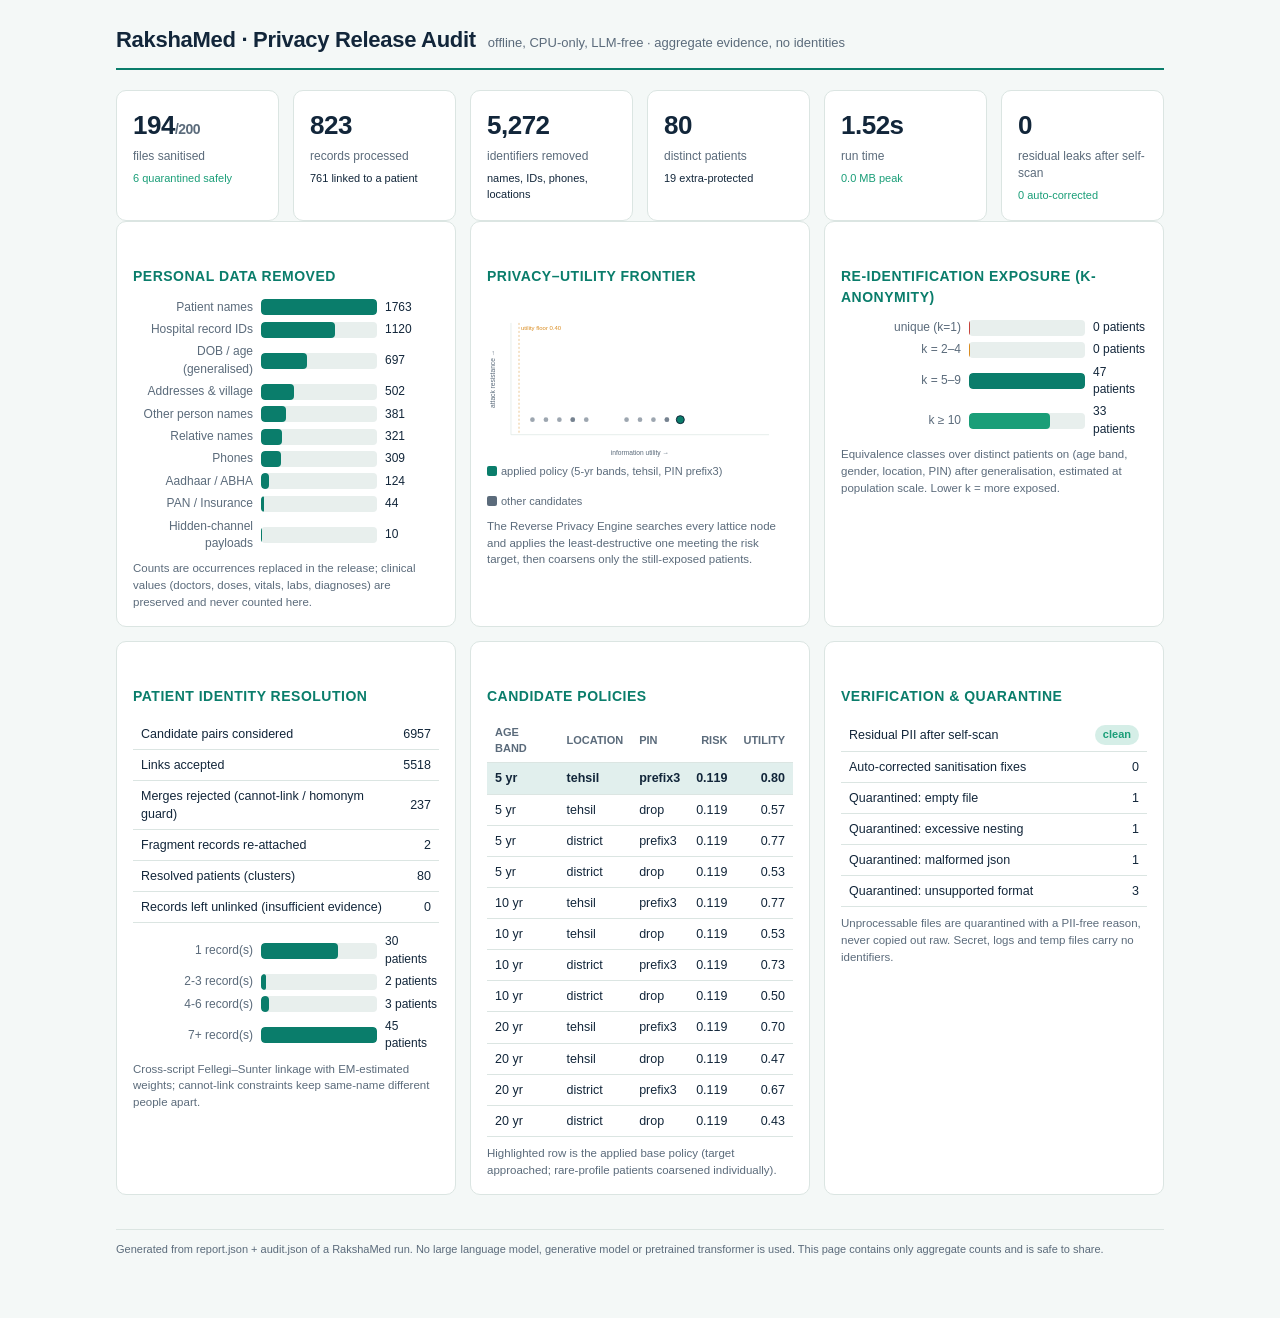
==== dashboard/audit_sample.html @ 8690d8eb "M10: offline Privacy Release dashboard (KPIs, PII removed, privacy-utility frontier, k-anonymity, li" ====
<!doctype html><html lang="en"><head><meta charset="utf-8"><meta name="viewport" content="width=device-width,initial-scale=1"><title>RakshaMed Privacy Release</title><style>
:root{--ink:#12263a;--acc:#0a7d6b;--acc2:#1d6fb8;--mut:#5b6b7b;--bg:#f4f8f7;--card:#fff;
--line:#dbe5e2;--good:#1a9e78;--warn:#d98b1f;--bad:#c6413a;--grid:#e8efed}
@media(prefers-color-scheme:dark){:root:not([data-theme=light]){--ink:#e8eef2;--mut:#9fb0bd;
--bg:#0f1720;--card:#16202b;--line:#263340;--grid:#22303c}}
:root[data-theme=dark]{--ink:#e8eef2;--mut:#9fb0bd;--bg:#0f1720;--card:#16202b;--line:#263340;--grid:#22303c}
*{box-sizing:border-box}body{margin:0;background:var(--bg);color:var(--ink);
font-family:-apple-system,Segoe UI,Roboto,Helvetica,Arial,sans-serif;line-height:1.45}
.wrap{max-width:1080px;margin:0 auto;padding:24px 16px 60px}
header{display:flex;align-items:baseline;gap:12px;flex-wrap:wrap;border-bottom:2px solid var(--acc);
padding-bottom:12px;margin-bottom:20px}
h1{font-size:22px;margin:0;letter-spacing:-.3px}.tag{color:var(--mut);font-size:13px}
h2{font-size:14px;text-transform:uppercase;letter-spacing:.5px;color:var(--acc);margin:28px 0 12px}
.grid{display:grid;gap:14px}.kpis{grid-template-columns:repeat(auto-fit,minmax(150px,1fr))}
.cards{grid-template-columns:repeat(auto-fit,minmax(300px,1fr))}
.card{background:var(--card);border:1px solid var(--line);border-radius:10px;padding:16px}
.kpi .n{font-size:26px;font-weight:700;letter-spacing:-.5px}
.kpi .l{color:var(--mut);font-size:12px;margin-top:3px}
.kpi .s{font-size:11px;margin-top:6px}
.ok{color:var(--good)}.wn{color:var(--warn)}.bd{color:var(--bad)}
.bar{display:flex;align-items:center;gap:8px;margin:5px 0;font-size:12px}
.bar .lab{width:120px;color:var(--mut);text-align:right;flex:none}
.bar .track{flex:1;background:var(--grid);border-radius:4px;height:16px;overflow:hidden}
.bar .fill{height:100%;background:var(--acc);border-radius:4px}
.bar .val{width:54px;flex:none;font-variant-numeric:tabular-nums}
table{width:100%;border-collapse:collapse;font-size:12.5px}
th,td{text-align:left;padding:6px 8px;border-bottom:1px solid var(--line)}
th{color:var(--mut);font-weight:600;font-size:11px;text-transform:uppercase}
td.n,th.n{text-align:right;font-variant-numeric:tabular-nums}
tr.pick{background:color-mix(in srgb,var(--acc) 12%,transparent);font-weight:600}
.pill{display:inline-block;padding:2px 8px;border-radius:20px;font-size:11px;font-weight:600}
.pill.g{background:color-mix(in srgb,var(--good) 18%,transparent);color:var(--good)}
.note{color:var(--mut);font-size:11.5px;margin-top:8px}
.foot{margin-top:34px;color:var(--mut);font-size:11px;border-top:1px solid var(--line);padding-top:12px}
svg{display:block;width:100%;height:auto}
.legend{display:flex;gap:14px;font-size:11px;color:var(--mut);margin-top:6px;flex-wrap:wrap}
.legend b{display:inline-block;width:10px;height:10px;border-radius:2px;margin-right:4px;vertical-align:-1px}
</style></head><body><div class="wrap"><header><h1>RakshaMed &middot; Privacy Release Audit</h1><span class="tag">offline, CPU-only, LLM-free &middot; aggregate evidence, no identities</span></header><div class="grid kpis"><div class="card kpi"><div class="n">194<span style="font-size:14px;color:var(--mut)">/200</span></div><div class="l">files sanitised</div><div class="s ok">6 quarantined safely</div></div><div class="card kpi"><div class="n">823</div><div class="l">records processed</div><div class="s ">761 linked to a patient</div></div><div class="card kpi"><div class="n">5,272</div><div class="l">identifiers removed</div><div class="s ">names, IDs, phones, locations</div></div><div class="card kpi"><div class="n">80</div><div class="l">distinct patients</div><div class="s ">19 extra-protected</div></div><div class="card kpi"><div class="n">1.52s</div><div class="l">run time</div><div class="s ok">0.0 MB peak</div></div><div class="card kpi"><div class="n">0</div><div class="l">residual leaks after self-scan</div><div class="s ok">0 auto-corrected</div></div></div><div class="grid cards"><div class="card"><h2>Personal data removed</h2><div class="bar"><div class="lab">Patient names</div><div class="track"><div class="fill" style="width:100.0%"></div></div><div class="val">1763</div></div><div class="bar"><div class="lab">Hospital record IDs</div><div class="track"><div class="fill" style="width:63.5%"></div></div><div class="val">1120</div></div><div class="bar"><div class="lab">DOB / age (generalised)</div><div class="track"><div class="fill" style="width:39.5%"></div></div><div class="val">697</div></div><div class="bar"><div class="lab">Addresses &amp; village</div><div class="track"><div class="fill" style="width:28.5%"></div></div><div class="val">502</div></div><div class="bar"><div class="lab">Other person names</div><div class="track"><div class="fill" style="width:21.6%"></div></div><div class="val">381</div></div><div class="bar"><div class="lab">Relative names</div><div class="track"><div class="fill" style="width:18.2%"></div></div><div class="val">321</div></div><div class="bar"><div class="lab">Phones</div><div class="track"><div class="fill" style="width:17.5%"></div></div><div class="val">309</div></div><div class="bar"><div class="lab">Aadhaar / ABHA</div><div class="track"><div class="fill" style="width:7.0%"></div></div><div class="val">124</div></div><div class="bar"><div class="lab">PAN / Insurance</div><div class="track"><div class="fill" style="width:2.5%"></div></div><div class="val">44</div></div><div class="bar"><div class="lab">Hidden-channel payloads</div><div class="track"><div class="fill" style="width:0.6%"></div></div><div class="val">10</div></div><div class="note">Counts are occurrences replaced in the release; clinical values (doctors, doses, vitals, labs, diagnoses) are preserved and never counted here.</div></div><div class="card"><h2>Privacy–utility frontier</h2><svg viewBox="0 0 460 240" role="img" aria-label="privacy versus utility frontier"><line x1="36" y1="204" x2="424" y2="204" stroke="var(--line)"/><line x1="36" y1="36" x2="36" y2="204" stroke="var(--line)"/><line x1="48.1" y1="36" x2="48.1" y2="204" stroke="var(--warn)" stroke-dasharray="3 3" opacity="0.7"/><text x="51.1" y="46" font-size="9" fill="var(--warn)">utility floor 0.40</text><circle cx="290.6" cy="181.4" r="6" fill="var(--acc)" stroke="var(--ink)" stroke-width="1.5"><title>age 5y · tehsil · PIN prefix3 — utility 0.80, resistance 0.88</title></circle><circle cx="149.2" cy="181.4" r="3.5" fill="var(--mut)" opacity="0.6"><title>age 5y · tehsil · PIN drop — utility 0.57, resistance 0.88</title></circle><circle cx="270.4" cy="181.4" r="3.5" fill="var(--mut)" opacity="0.6"><title>age 5y · district · PIN prefix3 — utility 0.77, resistance 0.88</title></circle><circle cx="128.9" cy="181.4" r="3.5" fill="var(--mut)" opacity="0.6"><title>age 5y · district · PIN drop — utility 0.53, resistance 0.88</title></circle><circle cx="270.4" cy="181.4" r="3.5" fill="var(--mut)" opacity="0.6"><title>age 10y · tehsil · PIN prefix3 — utility 0.77, resistance 0.88</title></circle><circle cx="128.9" cy="181.4" r="3.5" fill="var(--mut)" opacity="0.6"><title>age 10y · tehsil · PIN drop — utility 0.53, resistance 0.88</title></circle><circle cx="250.2" cy="181.4" r="3.5" fill="var(--mut)" opacity="0.6"><title>age 10y · district · PIN prefix3 — utility 0.73, resistance 0.88</title></circle><circle cx="108.8" cy="181.4" r="3.5" fill="var(--mut)" opacity="0.6"><title>age 10y · district · PIN drop — utility 0.50, resistance 0.88</title></circle><circle cx="230.0" cy="181.4" r="3.5" fill="var(--mut)" opacity="0.6"><title>age 20y · tehsil · PIN prefix3 — utility 0.70, resistance 0.88</title></circle><circle cx="88.6" cy="181.4" r="3.5" fill="var(--mut)" opacity="0.6"><title>age 20y · tehsil · PIN drop — utility 0.47, resistance 0.88</title></circle><circle cx="209.8" cy="181.4" r="3.5" fill="var(--mut)" opacity="0.6"><title>age 20y · district · PIN prefix3 — utility 0.67, resistance 0.88</title></circle><circle cx="68.3" cy="181.4" r="3.5" fill="var(--mut)" opacity="0.6"><title>age 20y · district · PIN drop — utility 0.43, resistance 0.88</title></circle><text x="230" y="234" font-size="10" fill="var(--mut)" text-anchor="middle">information utility →</text><text x="12" y="120" font-size="10" fill="var(--mut)" text-anchor="middle" transform="rotate(-90 12 120)">attack resistance →</text></svg><div class="legend"><span><b style="background:var(--acc)"></b>applied policy (5-yr bands, tehsil, PIN prefix3)</span><span><b style="background:var(--mut)"></b>other candidates</span></div><div class="note">The Reverse Privacy Engine searches every lattice node and applies the least-destructive one meeting the risk target, then coarsens only the still-exposed patients.</div></div><div class="card"><h2>Re-identification exposure (k-anonymity)</h2><div class="bar"><div class="lab">unique (k=1)</div><div class="track"><div class="fill" style="width:0.5%;background:var(--bad)"></div></div><div class="val">0 patients</div></div><div class="bar"><div class="lab">k = 2–4</div><div class="track"><div class="fill" style="width:0.5%;background:var(--warn)"></div></div><div class="val">0 patients</div></div><div class="bar"><div class="lab">k = 5–9</div><div class="track"><div class="fill" style="width:100.0%;background:var(--acc)"></div></div><div class="val">47 patients</div></div><div class="bar"><div class="lab">k ≥ 10</div><div class="track"><div class="fill" style="width:70.2%;background:var(--good)"></div></div><div class="val">33 patients</div></div><div class="note">Equivalence classes over distinct patients on (age band, gender, location, PIN) after generalisation, estimated at population scale. Lower k = more exposed.</div></div><div class="card"><h2>Patient identity resolution</h2><table><tr><td>Candidate pairs considered</td><td class="n">6957</td></tr><tr><td>Links accepted</td><td class="n">5518</td></tr><tr><td>Merges rejected (cannot-link / homonym guard)</td><td class="n">237</td></tr><tr><td>Fragment records re-attached</td><td class="n">2</td></tr><tr><td>Resolved patients (clusters)</td><td class="n">80</td></tr><tr><td>Records left unlinked (insufficient evidence)</td><td class="n">0</td></tr></table><div style="margin-top:10px"><div class="bar"><div class="lab">1 record(s)</div><div class="track"><div class="fill" style="width:66.7%"></div></div><div class="val">30 patients</div></div><div class="bar"><div class="lab">2-3 record(s)</div><div class="track"><div class="fill" style="width:4.4%"></div></div><div class="val">2 patients</div></div><div class="bar"><div class="lab">4-6 record(s)</div><div class="track"><div class="fill" style="width:6.7%"></div></div><div class="val">3 patients</div></div><div class="bar"><div class="lab">7+ record(s)</div><div class="track"><div class="fill" style="width:100.0%"></div></div><div class="val">45 patients</div></div></div><div class="note">Cross-script Fellegi–Sunter linkage with EM-estimated weights; cannot-link constraints keep same-name different people apart.</div></div><div class="card"><h2>Candidate policies</h2><table><tr><th>Age band</th><th>Location</th><th>PIN</th><th class="n">Risk</th><th class="n">Utility</th></tr><tr class="pick"><td>5 yr</td><td>tehsil</td><td>prefix3</td><td class="n">0.119</td><td class="n">0.80</td></tr><tr class=""><td>5 yr</td><td>tehsil</td><td>drop</td><td class="n">0.119</td><td class="n">0.57</td></tr><tr class=""><td>5 yr</td><td>district</td><td>prefix3</td><td class="n">0.119</td><td class="n">0.77</td></tr><tr class=""><td>5 yr</td><td>district</td><td>drop</td><td class="n">0.119</td><td class="n">0.53</td></tr><tr class=""><td>10 yr</td><td>tehsil</td><td>prefix3</td><td class="n">0.119</td><td class="n">0.77</td></tr><tr class=""><td>10 yr</td><td>tehsil</td><td>drop</td><td class="n">0.119</td><td class="n">0.53</td></tr><tr class=""><td>10 yr</td><td>district</td><td>prefix3</td><td class="n">0.119</td><td class="n">0.73</td></tr><tr class=""><td>10 yr</td><td>district</td><td>drop</td><td class="n">0.119</td><td class="n">0.50</td></tr><tr class=""><td>20 yr</td><td>tehsil</td><td>prefix3</td><td class="n">0.119</td><td class="n">0.70</td></tr><tr class=""><td>20 yr</td><td>tehsil</td><td>drop</td><td class="n">0.119</td><td class="n">0.47</td></tr><tr class=""><td>20 yr</td><td>district</td><td>prefix3</td><td class="n">0.119</td><td class="n">0.67</td></tr><tr class=""><td>20 yr</td><td>district</td><td>drop</td><td class="n">0.119</td><td class="n">0.43</td></tr></table><div class="note">Highlighted row is the applied base policy (target approached; rare-profile patients coarsened individually).</div></div><div class="card"><h2>Verification &amp; quarantine</h2><table><tr><td>Residual PII after self-scan</td><td class="n"><span class="pill g">clean</span></td></tr><tr><td>Auto-corrected sanitisation fixes</td><td class="n">0</td></tr><tr><td>Quarantined: empty file</td><td class="n">1</td></tr><tr><td>Quarantined: excessive nesting</td><td class="n">1</td></tr><tr><td>Quarantined: malformed json</td><td class="n">1</td></tr><tr><td>Quarantined: unsupported format</td><td class="n">3</td></tr></table><div class="note">Unprocessable files are quarantined with a PII-free reason, never copied out raw. Secret, logs and temp files carry no identifiers.</div></div></div><div class="foot">Generated from report.json + audit.json of a RakshaMed run. No large language model, generative model or pretrained transformer is used. This page contains only aggregate counts and is safe to share.</div></div></body></html>
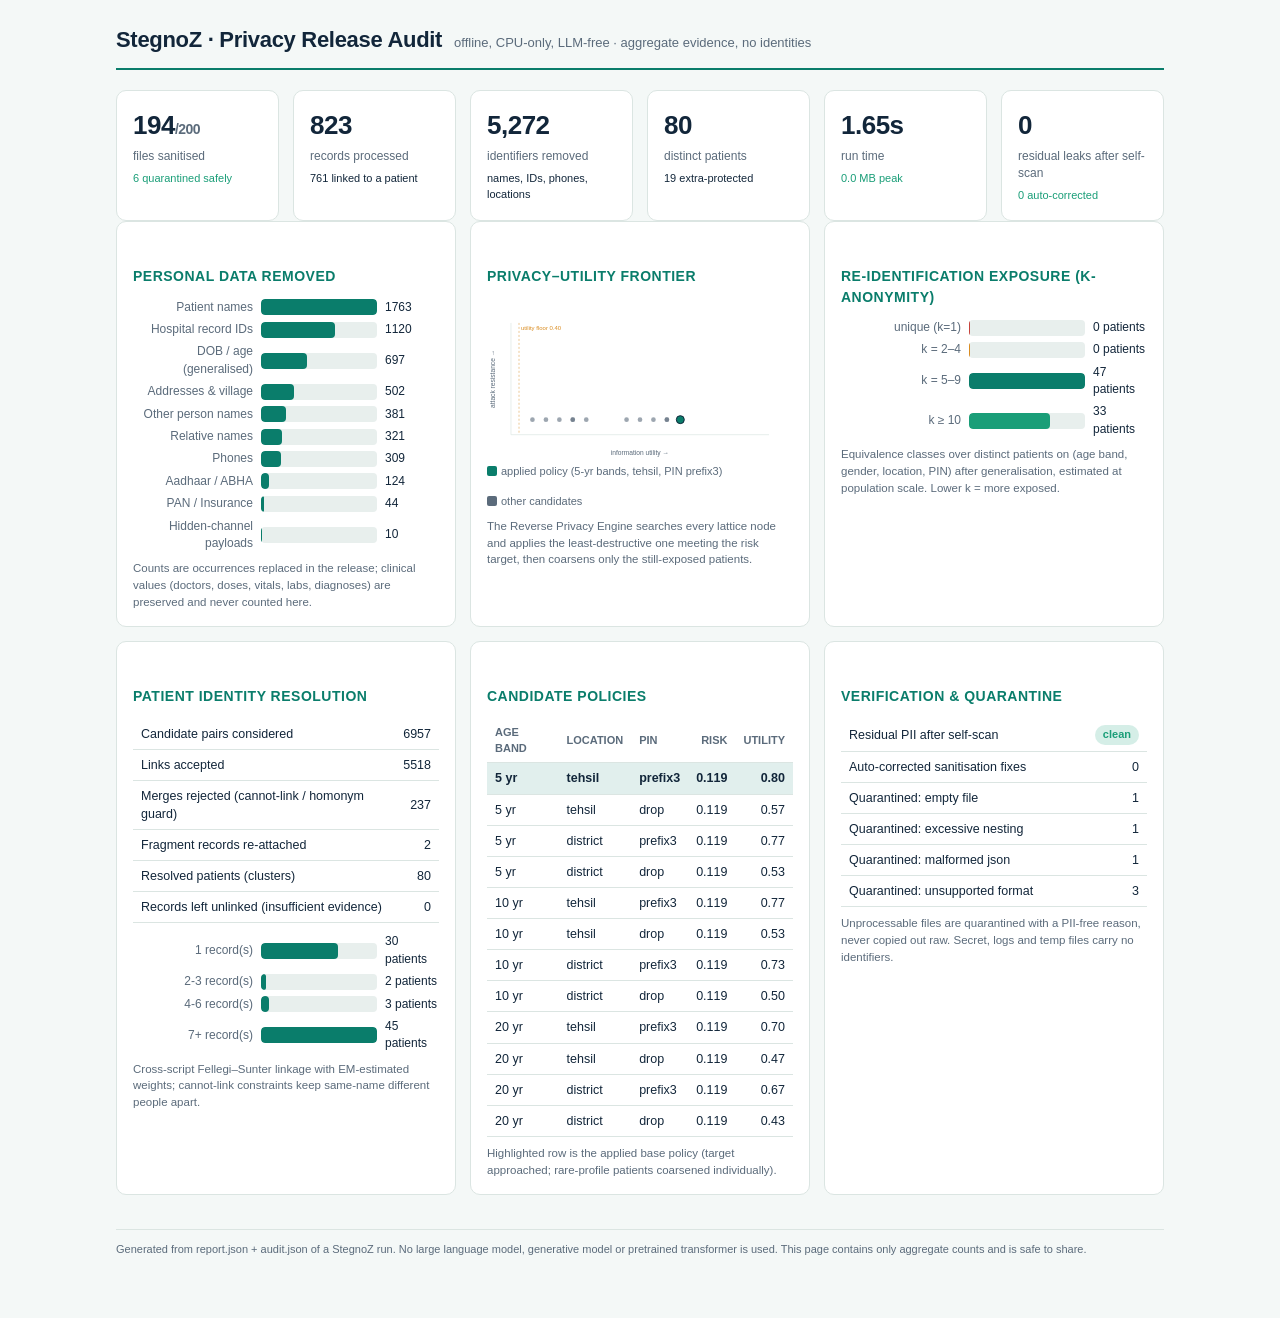
==== commit b9f67e66: "Rename project RakshaMed -> StegnoZ (package, docs, brief, dashboard) Grader-contract identifiers ke" ====
--- a/dashboard/audit_sample.html
+++ b/dashboard/audit_sample.html
@@ -1,4 +1,4 @@
-<!doctype html><html lang="en"><head><meta charset="utf-8"><meta name="viewport" content="width=device-width,initial-scale=1"><title>RakshaMed Privacy Release</title><style>
+<!doctype html><html lang="en"><head><meta charset="utf-8"><meta name="viewport" content="width=device-width,initial-scale=1"><title>StegnoZ Privacy Release</title><style>
 :root{--ink:#12263a;--acc:#0a7d6b;--acc2:#1d6fb8;--mut:#5b6b7b;--bg:#f4f8f7;--card:#fff;
 --line:#dbe5e2;--good:#1a9e78;--warn:#d98b1f;--bad:#c6413a;--grid:#e8efed}
 @media(prefers-color-scheme:dark){:root:not([data-theme=light]){--ink:#e8eef2;--mut:#9fb0bd;
@@ -35,4 +35,4 @@
 svg{display:block;width:100%;height:auto}
 .legend{display:flex;gap:14px;font-size:11px;color:var(--mut);margin-top:6px;flex-wrap:wrap}
 .legend b{display:inline-block;width:10px;height:10px;border-radius:2px;margin-right:4px;vertical-align:-1px}
-</style></head><body><div class="wrap"><header><h1>RakshaMed &middot; Privacy Release Audit</h1><span class="tag">offline, CPU-only, LLM-free &middot; aggregate evidence, no identities</span></header><div class="grid kpis"><div class="card kpi"><div class="n">194<span style="font-size:14px;color:var(--mut)">/200</span></div><div class="l">files sanitised</div><div class="s ok">6 quarantined safely</div></div><div class="card kpi"><div class="n">823</div><div class="l">records processed</div><div class="s ">761 linked to a patient</div></div><div class="card kpi"><div class="n">5,272</div><div class="l">identifiers removed</div><div class="s ">names, IDs, phones, locations</div></div><div class="card kpi"><div class="n">80</div><div class="l">distinct patients</div><div class="s ">19 extra-protected</div></div><div class="card kpi"><div class="n">1.52s</div><div class="l">run time</div><div class="s ok">0.0 MB peak</div></div><div class="card kpi"><div class="n">0</div><div class="l">residual leaks after self-scan</div><div class="s ok">0 auto-corrected</div></div></div><div class="grid cards"><div class="card"><h2>Personal data removed</h2><div class="bar"><div class="lab">Patient names</div><div class="track"><div class="fill" style="width:100.0%"></div></div><div class="val">1763</div></div><div class="bar"><div class="lab">Hospital record IDs</div><div class="track"><div class="fill" style="width:63.5%"></div></div><div class="val">1120</div></div><div class="bar"><div class="lab">DOB / age (generalised)</div><div class="track"><div class="fill" style="width:39.5%"></div></div><div class="val">697</div></div><div class="bar"><div class="lab">Addresses &amp; village</div><div class="track"><div class="fill" style="width:28.5%"></div></div><div class="val">502</div></div><div class="bar"><div class="lab">Other person names</div><div class="track"><div class="fill" style="width:21.6%"></div></div><div class="val">381</div></div><div class="bar"><div class="lab">Relative names</div><div class="track"><div class="fill" style="width:18.2%"></div></div><div class="val">321</div></div><div class="bar"><div class="lab">Phones</div><div class="track"><div class="fill" style="width:17.5%"></div></div><div class="val">309</div></div><div class="bar"><div class="lab">Aadhaar / ABHA</div><div class="track"><div class="fill" style="width:7.0%"></div></div><div class="val">124</div></div><div class="bar"><div class="lab">PAN / Insurance</div><div class="track"><div class="fill" style="width:2.5%"></div></div><div class="val">44</div></div><div class="bar"><div class="lab">Hidden-channel payloads</div><div class="track"><div class="fill" style="width:0.6%"></div></div><div class="val">10</div></div><div class="note">Counts are occurrences replaced in the release; clinical values (doctors, doses, vitals, labs, diagnoses) are preserved and never counted here.</div></div><div class="card"><h2>Privacy–utility frontier</h2><svg viewBox="0 0 460 240" role="img" aria-label="privacy versus utility frontier"><line x1="36" y1="204" x2="424" y2="204" stroke="var(--line)"/><line x1="36" y1="36" x2="36" y2="204" stroke="var(--line)"/><line x1="48.1" y1="36" x2="48.1" y2="204" stroke="var(--warn)" stroke-dasharray="3 3" opacity="0.7"/><text x="51.1" y="46" font-size="9" fill="var(--warn)">utility floor 0.40</text><circle cx="290.6" cy="181.4" r="6" fill="var(--acc)" stroke="var(--ink)" stroke-width="1.5"><title>age 5y · tehsil · PIN prefix3 — utility 0.80, resistance 0.88</title></circle><circle cx="149.2" cy="181.4" r="3.5" fill="var(--mut)" opacity="0.6"><title>age 5y · tehsil · PIN drop — utility 0.57, resistance 0.88</title></circle><circle cx="270.4" cy="181.4" r="3.5" fill="var(--mut)" opacity="0.6"><title>age 5y · district · PIN prefix3 — utility 0.77, resistance 0.88</title></circle><circle cx="128.9" cy="181.4" r="3.5" fill="var(--mut)" opacity="0.6"><title>age 5y · district · PIN drop — utility 0.53, resistance 0.88</title></circle><circle cx="270.4" cy="181.4" r="3.5" fill="var(--mut)" opacity="0.6"><title>age 10y · tehsil · PIN prefix3 — utility 0.77, resistance 0.88</title></circle><circle cx="128.9" cy="181.4" r="3.5" fill="var(--mut)" opacity="0.6"><title>age 10y · tehsil · PIN drop — utility 0.53, resistance 0.88</title></circle><circle cx="250.2" cy="181.4" r="3.5" fill="var(--mut)" opacity="0.6"><title>age 10y · district · PIN prefix3 — utility 0.73, resistance 0.88</title></circle><circle cx="108.8" cy="181.4" r="3.5" fill="var(--mut)" opacity="0.6"><title>age 10y · district · PIN drop — utility 0.50, resistance 0.88</title></circle><circle cx="230.0" cy="181.4" r="3.5" fill="var(--mut)" opacity="0.6"><title>age 20y · tehsil · PIN prefix3 — utility 0.70, resistance 0.88</title></circle><circle cx="88.6" cy="181.4" r="3.5" fill="var(--mut)" opacity="0.6"><title>age 20y · tehsil · PIN drop — utility 0.47, resistance 0.88</title></circle><circle cx="209.8" cy="181.4" r="3.5" fill="var(--mut)" opacity="0.6"><title>age 20y · district · PIN prefix3 — utility 0.67, resistance 0.88</title></circle><circle cx="68.3" cy="181.4" r="3.5" fill="var(--mut)" opacity="0.6"><title>age 20y · district · PIN drop — utility 0.43, resistance 0.88</title></circle><text x="230" y="234" font-size="10" fill="var(--mut)" text-anchor="middle">information utility →</text><text x="12" y="120" font-size="10" fill="var(--mut)" text-anchor="middle" transform="rotate(-90 12 120)">attack resistance →</text></svg><div class="legend"><span><b style="background:var(--acc)"></b>applied policy (5-yr bands, tehsil, PIN prefix3)</span><span><b style="background:var(--mut)"></b>other candidates</span></div><div class="note">The Reverse Privacy Engine searches every lattice node and applies the least-destructive one meeting the risk target, then coarsens only the still-exposed patients.</div></div><div class="card"><h2>Re-identification exposure (k-anonymity)</h2><div class="bar"><div class="lab">unique (k=1)</div><div class="track"><div class="fill" style="width:0.5%;background:var(--bad)"></div></div><div class="val">0 patients</div></div><div class="bar"><div class="lab">k = 2–4</div><div class="track"><div class="fill" style="width:0.5%;background:var(--warn)"></div></div><div class="val">0 patients</div></div><div class="bar"><div class="lab">k = 5–9</div><div class="track"><div class="fill" style="width:100.0%;background:var(--acc)"></div></div><div class="val">47 patients</div></div><div class="bar"><div class="lab">k ≥ 10</div><div class="track"><div class="fill" style="width:70.2%;background:var(--good)"></div></div><div class="val">33 patients</div></div><div class="note">Equivalence classes over distinct patients on (age band, gender, location, PIN) after generalisation, estimated at population scale. Lower k = more exposed.</div></div><div class="card"><h2>Patient identity resolution</h2><table><tr><td>Candidate pairs considered</td><td class="n">6957</td></tr><tr><td>Links accepted</td><td class="n">5518</td></tr><tr><td>Merges rejected (cannot-link / homonym guard)</td><td class="n">237</td></tr><tr><td>Fragment records re-attached</td><td class="n">2</td></tr><tr><td>Resolved patients (clusters)</td><td class="n">80</td></tr><tr><td>Records left unlinked (insufficient evidence)</td><td class="n">0</td></tr></table><div style="margin-top:10px"><div class="bar"><div class="lab">1 record(s)</div><div class="track"><div class="fill" style="width:66.7%"></div></div><div class="val">30 patients</div></div><div class="bar"><div class="lab">2-3 record(s)</div><div class="track"><div class="fill" style="width:4.4%"></div></div><div class="val">2 patients</div></div><div class="bar"><div class="lab">4-6 record(s)</div><div class="track"><div class="fill" style="width:6.7%"></div></div><div class="val">3 patients</div></div><div class="bar"><div class="lab">7+ record(s)</div><div class="track"><div class="fill" style="width:100.0%"></div></div><div class="val">45 patients</div></div></div><div class="note">Cross-script Fellegi–Sunter linkage with EM-estimated weights; cannot-link constraints keep same-name different people apart.</div></div><div class="card"><h2>Candidate policies</h2><table><tr><th>Age band</th><th>Location</th><th>PIN</th><th class="n">Risk</th><th class="n">Utility</th></tr><tr class="pick"><td>5 yr</td><td>tehsil</td><td>prefix3</td><td class="n">0.119</td><td class="n">0.80</td></tr><tr class=""><td>5 yr</td><td>tehsil</td><td>drop</td><td class="n">0.119</td><td class="n">0.57</td></tr><tr class=""><td>5 yr</td><td>district</td><td>prefix3</td><td class="n">0.119</td><td class="n">0.77</td></tr><tr class=""><td>5 yr</td><td>district</td><td>drop</td><td class="n">0.119</td><td class="n">0.53</td></tr><tr class=""><td>10 yr</td><td>tehsil</td><td>prefix3</td><td class="n">0.119</td><td class="n">0.77</td></tr><tr class=""><td>10 yr</td><td>tehsil</td><td>drop</td><td class="n">0.119</td><td class="n">0.53</td></tr><tr class=""><td>10 yr</td><td>district</td><td>prefix3</td><td class="n">0.119</td><td class="n">0.73</td></tr><tr class=""><td>10 yr</td><td>district</td><td>drop</td><td class="n">0.119</td><td class="n">0.50</td></tr><tr class=""><td>20 yr</td><td>tehsil</td><td>prefix3</td><td class="n">0.119</td><td class="n">0.70</td></tr><tr class=""><td>20 yr</td><td>tehsil</td><td>drop</td><td class="n">0.119</td><td class="n">0.47</td></tr><tr class=""><td>20 yr</td><td>district</td><td>prefix3</td><td class="n">0.119</td><td class="n">0.67</td></tr><tr class=""><td>20 yr</td><td>district</td><td>drop</td><td class="n">0.119</td><td class="n">0.43</td></tr></table><div class="note">Highlighted row is the applied base policy (target approached; rare-profile patients coarsened individually).</div></div><div class="card"><h2>Verification &amp; quarantine</h2><table><tr><td>Residual PII after self-scan</td><td class="n"><span class="pill g">clean</span></td></tr><tr><td>Auto-corrected sanitisation fixes</td><td class="n">0</td></tr><tr><td>Quarantined: empty file</td><td class="n">1</td></tr><tr><td>Quarantined: excessive nesting</td><td class="n">1</td></tr><tr><td>Quarantined: malformed json</td><td class="n">1</td></tr><tr><td>Quarantined: unsupported format</td><td class="n">3</td></tr></table><div class="note">Unprocessable files are quarantined with a PII-free reason, never copied out raw. Secret, logs and temp files carry no identifiers.</div></div></div><div class="foot">Generated from report.json + audit.json of a RakshaMed run. No large language model, generative model or pretrained transformer is used. This page contains only aggregate counts and is safe to share.</div></div></body></html>+</style></head><body><div class="wrap"><header><h1>StegnoZ &middot; Privacy Release Audit</h1><span class="tag">offline, CPU-only, LLM-free &middot; aggregate evidence, no identities</span></header><div class="grid kpis"><div class="card kpi"><div class="n">194<span style="font-size:14px;color:var(--mut)">/200</span></div><div class="l">files sanitised</div><div class="s ok">6 quarantined safely</div></div><div class="card kpi"><div class="n">823</div><div class="l">records processed</div><div class="s ">761 linked to a patient</div></div><div class="card kpi"><div class="n">5,272</div><div class="l">identifiers removed</div><div class="s ">names, IDs, phones, locations</div></div><div class="card kpi"><div class="n">80</div><div class="l">distinct patients</div><div class="s ">19 extra-protected</div></div><div class="card kpi"><div class="n">1.65s</div><div class="l">run time</div><div class="s ok">0.0 MB peak</div></div><div class="card kpi"><div class="n">0</div><div class="l">residual leaks after self-scan</div><div class="s ok">0 auto-corrected</div></div></div><div class="grid cards"><div class="card"><h2>Personal data removed</h2><div class="bar"><div class="lab">Patient names</div><div class="track"><div class="fill" style="width:100.0%"></div></div><div class="val">1763</div></div><div class="bar"><div class="lab">Hospital record IDs</div><div class="track"><div class="fill" style="width:63.5%"></div></div><div class="val">1120</div></div><div class="bar"><div class="lab">DOB / age (generalised)</div><div class="track"><div class="fill" style="width:39.5%"></div></div><div class="val">697</div></div><div class="bar"><div class="lab">Addresses &amp; village</div><div class="track"><div class="fill" style="width:28.5%"></div></div><div class="val">502</div></div><div class="bar"><div class="lab">Other person names</div><div class="track"><div class="fill" style="width:21.6%"></div></div><div class="val">381</div></div><div class="bar"><div class="lab">Relative names</div><div class="track"><div class="fill" style="width:18.2%"></div></div><div class="val">321</div></div><div class="bar"><div class="lab">Phones</div><div class="track"><div class="fill" style="width:17.5%"></div></div><div class="val">309</div></div><div class="bar"><div class="lab">Aadhaar / ABHA</div><div class="track"><div class="fill" style="width:7.0%"></div></div><div class="val">124</div></div><div class="bar"><div class="lab">PAN / Insurance</div><div class="track"><div class="fill" style="width:2.5%"></div></div><div class="val">44</div></div><div class="bar"><div class="lab">Hidden-channel payloads</div><div class="track"><div class="fill" style="width:0.6%"></div></div><div class="val">10</div></div><div class="note">Counts are occurrences replaced in the release; clinical values (doctors, doses, vitals, labs, diagnoses) are preserved and never counted here.</div></div><div class="card"><h2>Privacy–utility frontier</h2><svg viewBox="0 0 460 240" role="img" aria-label="privacy versus utility frontier"><line x1="36" y1="204" x2="424" y2="204" stroke="var(--line)"/><line x1="36" y1="36" x2="36" y2="204" stroke="var(--line)"/><line x1="48.1" y1="36" x2="48.1" y2="204" stroke="var(--warn)" stroke-dasharray="3 3" opacity="0.7"/><text x="51.1" y="46" font-size="9" fill="var(--warn)">utility floor 0.40</text><circle cx="290.6" cy="181.4" r="6" fill="var(--acc)" stroke="var(--ink)" stroke-width="1.5"><title>age 5y · tehsil · PIN prefix3 — utility 0.80, resistance 0.88</title></circle><circle cx="149.2" cy="181.4" r="3.5" fill="var(--mut)" opacity="0.6"><title>age 5y · tehsil · PIN drop — utility 0.57, resistance 0.88</title></circle><circle cx="270.4" cy="181.4" r="3.5" fill="var(--mut)" opacity="0.6"><title>age 5y · district · PIN prefix3 — utility 0.77, resistance 0.88</title></circle><circle cx="128.9" cy="181.4" r="3.5" fill="var(--mut)" opacity="0.6"><title>age 5y · district · PIN drop — utility 0.53, resistance 0.88</title></circle><circle cx="270.4" cy="181.4" r="3.5" fill="var(--mut)" opacity="0.6"><title>age 10y · tehsil · PIN prefix3 — utility 0.77, resistance 0.88</title></circle><circle cx="128.9" cy="181.4" r="3.5" fill="var(--mut)" opacity="0.6"><title>age 10y · tehsil · PIN drop — utility 0.53, resistance 0.88</title></circle><circle cx="250.2" cy="181.4" r="3.5" fill="var(--mut)" opacity="0.6"><title>age 10y · district · PIN prefix3 — utility 0.73, resistance 0.88</title></circle><circle cx="108.8" cy="181.4" r="3.5" fill="var(--mut)" opacity="0.6"><title>age 10y · district · PIN drop — utility 0.50, resistance 0.88</title></circle><circle cx="230.0" cy="181.4" r="3.5" fill="var(--mut)" opacity="0.6"><title>age 20y · tehsil · PIN prefix3 — utility 0.70, resistance 0.88</title></circle><circle cx="88.6" cy="181.4" r="3.5" fill="var(--mut)" opacity="0.6"><title>age 20y · tehsil · PIN drop — utility 0.47, resistance 0.88</title></circle><circle cx="209.8" cy="181.4" r="3.5" fill="var(--mut)" opacity="0.6"><title>age 20y · district · PIN prefix3 — utility 0.67, resistance 0.88</title></circle><circle cx="68.3" cy="181.4" r="3.5" fill="var(--mut)" opacity="0.6"><title>age 20y · district · PIN drop — utility 0.43, resistance 0.88</title></circle><text x="230" y="234" font-size="10" fill="var(--mut)" text-anchor="middle">information utility →</text><text x="12" y="120" font-size="10" fill="var(--mut)" text-anchor="middle" transform="rotate(-90 12 120)">attack resistance →</text></svg><div class="legend"><span><b style="background:var(--acc)"></b>applied policy (5-yr bands, tehsil, PIN prefix3)</span><span><b style="background:var(--mut)"></b>other candidates</span></div><div class="note">The Reverse Privacy Engine searches every lattice node and applies the least-destructive one meeting the risk target, then coarsens only the still-exposed patients.</div></div><div class="card"><h2>Re-identification exposure (k-anonymity)</h2><div class="bar"><div class="lab">unique (k=1)</div><div class="track"><div class="fill" style="width:0.5%;background:var(--bad)"></div></div><div class="val">0 patients</div></div><div class="bar"><div class="lab">k = 2–4</div><div class="track"><div class="fill" style="width:0.5%;background:var(--warn)"></div></div><div class="val">0 patients</div></div><div class="bar"><div class="lab">k = 5–9</div><div class="track"><div class="fill" style="width:100.0%;background:var(--acc)"></div></div><div class="val">47 patients</div></div><div class="bar"><div class="lab">k ≥ 10</div><div class="track"><div class="fill" style="width:70.2%;background:var(--good)"></div></div><div class="val">33 patients</div></div><div class="note">Equivalence classes over distinct patients on (age band, gender, location, PIN) after generalisation, estimated at population scale. Lower k = more exposed.</div></div><div class="card"><h2>Patient identity resolution</h2><table><tr><td>Candidate pairs considered</td><td class="n">6957</td></tr><tr><td>Links accepted</td><td class="n">5518</td></tr><tr><td>Merges rejected (cannot-link / homonym guard)</td><td class="n">237</td></tr><tr><td>Fragment records re-attached</td><td class="n">2</td></tr><tr><td>Resolved patients (clusters)</td><td class="n">80</td></tr><tr><td>Records left unlinked (insufficient evidence)</td><td class="n">0</td></tr></table><div style="margin-top:10px"><div class="bar"><div class="lab">1 record(s)</div><div class="track"><div class="fill" style="width:66.7%"></div></div><div class="val">30 patients</div></div><div class="bar"><div class="lab">2-3 record(s)</div><div class="track"><div class="fill" style="width:4.4%"></div></div><div class="val">2 patients</div></div><div class="bar"><div class="lab">4-6 record(s)</div><div class="track"><div class="fill" style="width:6.7%"></div></div><div class="val">3 patients</div></div><div class="bar"><div class="lab">7+ record(s)</div><div class="track"><div class="fill" style="width:100.0%"></div></div><div class="val">45 patients</div></div></div><div class="note">Cross-script Fellegi–Sunter linkage with EM-estimated weights; cannot-link constraints keep same-name different people apart.</div></div><div class="card"><h2>Candidate policies</h2><table><tr><th>Age band</th><th>Location</th><th>PIN</th><th class="n">Risk</th><th class="n">Utility</th></tr><tr class="pick"><td>5 yr</td><td>tehsil</td><td>prefix3</td><td class="n">0.119</td><td class="n">0.80</td></tr><tr class=""><td>5 yr</td><td>tehsil</td><td>drop</td><td class="n">0.119</td><td class="n">0.57</td></tr><tr class=""><td>5 yr</td><td>district</td><td>prefix3</td><td class="n">0.119</td><td class="n">0.77</td></tr><tr class=""><td>5 yr</td><td>district</td><td>drop</td><td class="n">0.119</td><td class="n">0.53</td></tr><tr class=""><td>10 yr</td><td>tehsil</td><td>prefix3</td><td class="n">0.119</td><td class="n">0.77</td></tr><tr class=""><td>10 yr</td><td>tehsil</td><td>drop</td><td class="n">0.119</td><td class="n">0.53</td></tr><tr class=""><td>10 yr</td><td>district</td><td>prefix3</td><td class="n">0.119</td><td class="n">0.73</td></tr><tr class=""><td>10 yr</td><td>district</td><td>drop</td><td class="n">0.119</td><td class="n">0.50</td></tr><tr class=""><td>20 yr</td><td>tehsil</td><td>prefix3</td><td class="n">0.119</td><td class="n">0.70</td></tr><tr class=""><td>20 yr</td><td>tehsil</td><td>drop</td><td class="n">0.119</td><td class="n">0.47</td></tr><tr class=""><td>20 yr</td><td>district</td><td>prefix3</td><td class="n">0.119</td><td class="n">0.67</td></tr><tr class=""><td>20 yr</td><td>district</td><td>drop</td><td class="n">0.119</td><td class="n">0.43</td></tr></table><div class="note">Highlighted row is the applied base policy (target approached; rare-profile patients coarsened individually).</div></div><div class="card"><h2>Verification &amp; quarantine</h2><table><tr><td>Residual PII after self-scan</td><td class="n"><span class="pill g">clean</span></td></tr><tr><td>Auto-corrected sanitisation fixes</td><td class="n">0</td></tr><tr><td>Quarantined: empty file</td><td class="n">1</td></tr><tr><td>Quarantined: excessive nesting</td><td class="n">1</td></tr><tr><td>Quarantined: malformed json</td><td class="n">1</td></tr><tr><td>Quarantined: unsupported format</td><td class="n">3</td></tr></table><div class="note">Unprocessable files are quarantined with a PII-free reason, never copied out raw. Secret, logs and temp files carry no identifiers.</div></div></div><div class="foot">Generated from report.json + audit.json of a StegnoZ run. No large language model, generative model or pretrained transformer is used. This page contains only aggregate counts and is safe to share.</div></div></body></html>
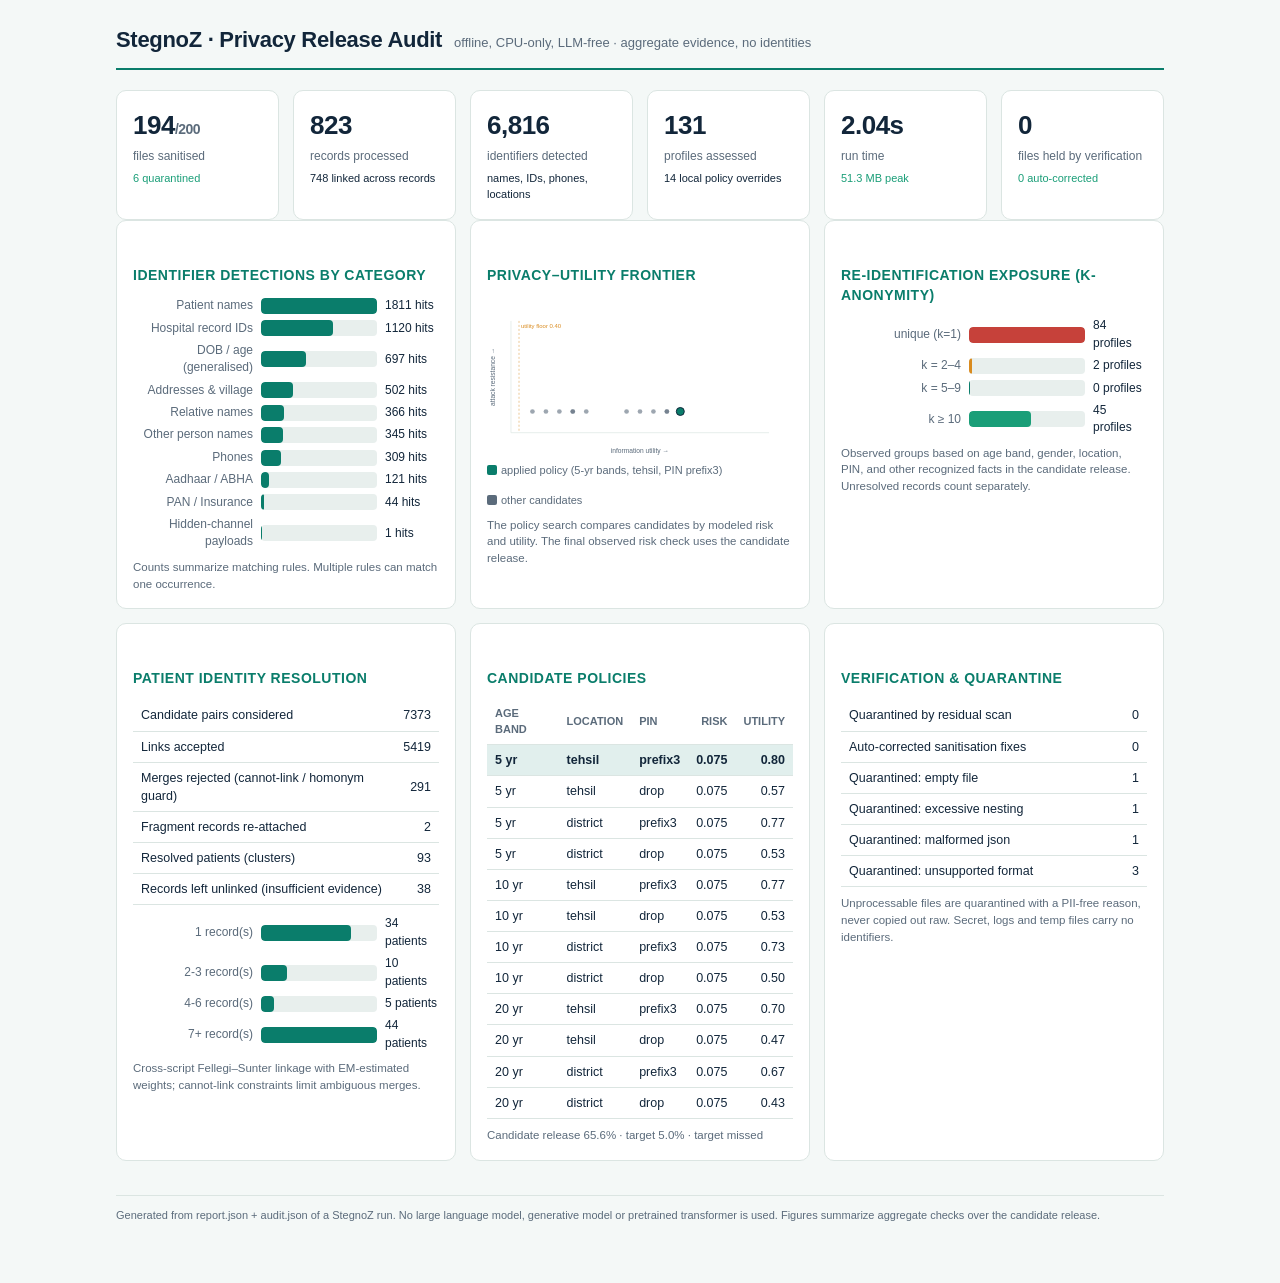
==== commit d82c6107: "Harden pipeline: extract FHIR module, expand verification, add release tests" ====
--- a/dashboard/audit_sample.html
+++ b/dashboard/audit_sample.html
@@ -35,4 +35,4 @@
 svg{display:block;width:100%;height:auto}
 .legend{display:flex;gap:14px;font-size:11px;color:var(--mut);margin-top:6px;flex-wrap:wrap}
 .legend b{display:inline-block;width:10px;height:10px;border-radius:2px;margin-right:4px;vertical-align:-1px}
-</style></head><body><div class="wrap"><header><h1>StegnoZ &middot; Privacy Release Audit</h1><span class="tag">offline, CPU-only, LLM-free &middot; aggregate evidence, no identities</span></header><div class="grid kpis"><div class="card kpi"><div class="n">194<span style="font-size:14px;color:var(--mut)">/200</span></div><div class="l">files sanitised</div><div class="s ok">6 quarantined safely</div></div><div class="card kpi"><div class="n">823</div><div class="l">records processed</div><div class="s ">761 linked to a patient</div></div><div class="card kpi"><div class="n">5,272</div><div class="l">identifiers removed</div><div class="s ">names, IDs, phones, locations</div></div><div class="card kpi"><div class="n">80</div><div class="l">distinct patients</div><div class="s ">19 extra-protected</div></div><div class="card kpi"><div class="n">1.65s</div><div class="l">run time</div><div class="s ok">0.0 MB peak</div></div><div class="card kpi"><div class="n">0</div><div class="l">residual leaks after self-scan</div><div class="s ok">0 auto-corrected</div></div></div><div class="grid cards"><div class="card"><h2>Personal data removed</h2><div class="bar"><div class="lab">Patient names</div><div class="track"><div class="fill" style="width:100.0%"></div></div><div class="val">1763</div></div><div class="bar"><div class="lab">Hospital record IDs</div><div class="track"><div class="fill" style="width:63.5%"></div></div><div class="val">1120</div></div><div class="bar"><div class="lab">DOB / age (generalised)</div><div class="track"><div class="fill" style="width:39.5%"></div></div><div class="val">697</div></div><div class="bar"><div class="lab">Addresses &amp; village</div><div class="track"><div class="fill" style="width:28.5%"></div></div><div class="val">502</div></div><div class="bar"><div class="lab">Other person names</div><div class="track"><div class="fill" style="width:21.6%"></div></div><div class="val">381</div></div><div class="bar"><div class="lab">Relative names</div><div class="track"><div class="fill" style="width:18.2%"></div></div><div class="val">321</div></div><div class="bar"><div class="lab">Phones</div><div class="track"><div class="fill" style="width:17.5%"></div></div><div class="val">309</div></div><div class="bar"><div class="lab">Aadhaar / ABHA</div><div class="track"><div class="fill" style="width:7.0%"></div></div><div class="val">124</div></div><div class="bar"><div class="lab">PAN / Insurance</div><div class="track"><div class="fill" style="width:2.5%"></div></div><div class="val">44</div></div><div class="bar"><div class="lab">Hidden-channel payloads</div><div class="track"><div class="fill" style="width:0.6%"></div></div><div class="val">10</div></div><div class="note">Counts are occurrences replaced in the release; clinical values (doctors, doses, vitals, labs, diagnoses) are preserved and never counted here.</div></div><div class="card"><h2>Privacy–utility frontier</h2><svg viewBox="0 0 460 240" role="img" aria-label="privacy versus utility frontier"><line x1="36" y1="204" x2="424" y2="204" stroke="var(--line)"/><line x1="36" y1="36" x2="36" y2="204" stroke="var(--line)"/><line x1="48.1" y1="36" x2="48.1" y2="204" stroke="var(--warn)" stroke-dasharray="3 3" opacity="0.7"/><text x="51.1" y="46" font-size="9" fill="var(--warn)">utility floor 0.40</text><circle cx="290.6" cy="181.4" r="6" fill="var(--acc)" stroke="var(--ink)" stroke-width="1.5"><title>age 5y · tehsil · PIN prefix3 — utility 0.80, resistance 0.88</title></circle><circle cx="149.2" cy="181.4" r="3.5" fill="var(--mut)" opacity="0.6"><title>age 5y · tehsil · PIN drop — utility 0.57, resistance 0.88</title></circle><circle cx="270.4" cy="181.4" r="3.5" fill="var(--mut)" opacity="0.6"><title>age 5y · district · PIN prefix3 — utility 0.77, resistance 0.88</title></circle><circle cx="128.9" cy="181.4" r="3.5" fill="var(--mut)" opacity="0.6"><title>age 5y · district · PIN drop — utility 0.53, resistance 0.88</title></circle><circle cx="270.4" cy="181.4" r="3.5" fill="var(--mut)" opacity="0.6"><title>age 10y · tehsil · PIN prefix3 — utility 0.77, resistance 0.88</title></circle><circle cx="128.9" cy="181.4" r="3.5" fill="var(--mut)" opacity="0.6"><title>age 10y · tehsil · PIN drop — utility 0.53, resistance 0.88</title></circle><circle cx="250.2" cy="181.4" r="3.5" fill="var(--mut)" opacity="0.6"><title>age 10y · district · PIN prefix3 — utility 0.73, resistance 0.88</title></circle><circle cx="108.8" cy="181.4" r="3.5" fill="var(--mut)" opacity="0.6"><title>age 10y · district · PIN drop — utility 0.50, resistance 0.88</title></circle><circle cx="230.0" cy="181.4" r="3.5" fill="var(--mut)" opacity="0.6"><title>age 20y · tehsil · PIN prefix3 — utility 0.70, resistance 0.88</title></circle><circle cx="88.6" cy="181.4" r="3.5" fill="var(--mut)" opacity="0.6"><title>age 20y · tehsil · PIN drop — utility 0.47, resistance 0.88</title></circle><circle cx="209.8" cy="181.4" r="3.5" fill="var(--mut)" opacity="0.6"><title>age 20y · district · PIN prefix3 — utility 0.67, resistance 0.88</title></circle><circle cx="68.3" cy="181.4" r="3.5" fill="var(--mut)" opacity="0.6"><title>age 20y · district · PIN drop — utility 0.43, resistance 0.88</title></circle><text x="230" y="234" font-size="10" fill="var(--mut)" text-anchor="middle">information utility →</text><text x="12" y="120" font-size="10" fill="var(--mut)" text-anchor="middle" transform="rotate(-90 12 120)">attack resistance →</text></svg><div class="legend"><span><b style="background:var(--acc)"></b>applied policy (5-yr bands, tehsil, PIN prefix3)</span><span><b style="background:var(--mut)"></b>other candidates</span></div><div class="note">The Reverse Privacy Engine searches every lattice node and applies the least-destructive one meeting the risk target, then coarsens only the still-exposed patients.</div></div><div class="card"><h2>Re-identification exposure (k-anonymity)</h2><div class="bar"><div class="lab">unique (k=1)</div><div class="track"><div class="fill" style="width:0.5%;background:var(--bad)"></div></div><div class="val">0 patients</div></div><div class="bar"><div class="lab">k = 2–4</div><div class="track"><div class="fill" style="width:0.5%;background:var(--warn)"></div></div><div class="val">0 patients</div></div><div class="bar"><div class="lab">k = 5–9</div><div class="track"><div class="fill" style="width:100.0%;background:var(--acc)"></div></div><div class="val">47 patients</div></div><div class="bar"><div class="lab">k ≥ 10</div><div class="track"><div class="fill" style="width:70.2%;background:var(--good)"></div></div><div class="val">33 patients</div></div><div class="note">Equivalence classes over distinct patients on (age band, gender, location, PIN) after generalisation, estimated at population scale. Lower k = more exposed.</div></div><div class="card"><h2>Patient identity resolution</h2><table><tr><td>Candidate pairs considered</td><td class="n">6957</td></tr><tr><td>Links accepted</td><td class="n">5518</td></tr><tr><td>Merges rejected (cannot-link / homonym guard)</td><td class="n">237</td></tr><tr><td>Fragment records re-attached</td><td class="n">2</td></tr><tr><td>Resolved patients (clusters)</td><td class="n">80</td></tr><tr><td>Records left unlinked (insufficient evidence)</td><td class="n">0</td></tr></table><div style="margin-top:10px"><div class="bar"><div class="lab">1 record(s)</div><div class="track"><div class="fill" style="width:66.7%"></div></div><div class="val">30 patients</div></div><div class="bar"><div class="lab">2-3 record(s)</div><div class="track"><div class="fill" style="width:4.4%"></div></div><div class="val">2 patients</div></div><div class="bar"><div class="lab">4-6 record(s)</div><div class="track"><div class="fill" style="width:6.7%"></div></div><div class="val">3 patients</div></div><div class="bar"><div class="lab">7+ record(s)</div><div class="track"><div class="fill" style="width:100.0%"></div></div><div class="val">45 patients</div></div></div><div class="note">Cross-script Fellegi–Sunter linkage with EM-estimated weights; cannot-link constraints keep same-name different people apart.</div></div><div class="card"><h2>Candidate policies</h2><table><tr><th>Age band</th><th>Location</th><th>PIN</th><th class="n">Risk</th><th class="n">Utility</th></tr><tr class="pick"><td>5 yr</td><td>tehsil</td><td>prefix3</td><td class="n">0.119</td><td class="n">0.80</td></tr><tr class=""><td>5 yr</td><td>tehsil</td><td>drop</td><td class="n">0.119</td><td class="n">0.57</td></tr><tr class=""><td>5 yr</td><td>district</td><td>prefix3</td><td class="n">0.119</td><td class="n">0.77</td></tr><tr class=""><td>5 yr</td><td>district</td><td>drop</td><td class="n">0.119</td><td class="n">0.53</td></tr><tr class=""><td>10 yr</td><td>tehsil</td><td>prefix3</td><td class="n">0.119</td><td class="n">0.77</td></tr><tr class=""><td>10 yr</td><td>tehsil</td><td>drop</td><td class="n">0.119</td><td class="n">0.53</td></tr><tr class=""><td>10 yr</td><td>district</td><td>prefix3</td><td class="n">0.119</td><td class="n">0.73</td></tr><tr class=""><td>10 yr</td><td>district</td><td>drop</td><td class="n">0.119</td><td class="n">0.50</td></tr><tr class=""><td>20 yr</td><td>tehsil</td><td>prefix3</td><td class="n">0.119</td><td class="n">0.70</td></tr><tr class=""><td>20 yr</td><td>tehsil</td><td>drop</td><td class="n">0.119</td><td class="n">0.47</td></tr><tr class=""><td>20 yr</td><td>district</td><td>prefix3</td><td class="n">0.119</td><td class="n">0.67</td></tr><tr class=""><td>20 yr</td><td>district</td><td>drop</td><td class="n">0.119</td><td class="n">0.43</td></tr></table><div class="note">Highlighted row is the applied base policy (target approached; rare-profile patients coarsened individually).</div></div><div class="card"><h2>Verification &amp; quarantine</h2><table><tr><td>Residual PII after self-scan</td><td class="n"><span class="pill g">clean</span></td></tr><tr><td>Auto-corrected sanitisation fixes</td><td class="n">0</td></tr><tr><td>Quarantined: empty file</td><td class="n">1</td></tr><tr><td>Quarantined: excessive nesting</td><td class="n">1</td></tr><tr><td>Quarantined: malformed json</td><td class="n">1</td></tr><tr><td>Quarantined: unsupported format</td><td class="n">3</td></tr></table><div class="note">Unprocessable files are quarantined with a PII-free reason, never copied out raw. Secret, logs and temp files carry no identifiers.</div></div></div><div class="foot">Generated from report.json + audit.json of a StegnoZ run. No large language model, generative model or pretrained transformer is used. This page contains only aggregate counts and is safe to share.</div></div></body></html>+</style></head><body><div class="wrap"><header><h1>StegnoZ &middot; Privacy Release Audit</h1><span class="tag">offline, CPU-only, LLM-free &middot; aggregate evidence, no identities</span></header><div class="grid kpis"><div class="card kpi"><div class="n">194<span style="font-size:14px;color:var(--mut)">/200</span></div><div class="l">files sanitised</div><div class="s ok">6 quarantined</div></div><div class="card kpi"><div class="n">823</div><div class="l">records processed</div><div class="s ">748 linked across records</div></div><div class="card kpi"><div class="n">6,816</div><div class="l">identifiers detected</div><div class="s ">names, IDs, phones, locations</div></div><div class="card kpi"><div class="n">131</div><div class="l">profiles assessed</div><div class="s ">14 local policy overrides</div></div><div class="card kpi"><div class="n">2.04s</div><div class="l">run time</div><div class="s ok">51.3 MB peak</div></div><div class="card kpi"><div class="n">0</div><div class="l">files held by verification</div><div class="s ok">0 auto-corrected</div></div></div><div class="grid cards"><div class="card"><h2>Identifier detections by category</h2><div class="bar"><div class="lab">Patient names</div><div class="track"><div class="fill" style="width:100.0%"></div></div><div class="val">1811 hits</div></div><div class="bar"><div class="lab">Hospital record IDs</div><div class="track"><div class="fill" style="width:61.8%"></div></div><div class="val">1120 hits</div></div><div class="bar"><div class="lab">DOB / age (generalised)</div><div class="track"><div class="fill" style="width:38.5%"></div></div><div class="val">697 hits</div></div><div class="bar"><div class="lab">Addresses &amp; village</div><div class="track"><div class="fill" style="width:27.7%"></div></div><div class="val">502 hits</div></div><div class="bar"><div class="lab">Relative names</div><div class="track"><div class="fill" style="width:20.2%"></div></div><div class="val">366 hits</div></div><div class="bar"><div class="lab">Other person names</div><div class="track"><div class="fill" style="width:19.1%"></div></div><div class="val">345 hits</div></div><div class="bar"><div class="lab">Phones</div><div class="track"><div class="fill" style="width:17.1%"></div></div><div class="val">309 hits</div></div><div class="bar"><div class="lab">Aadhaar / ABHA</div><div class="track"><div class="fill" style="width:6.7%"></div></div><div class="val">121 hits</div></div><div class="bar"><div class="lab">PAN / Insurance</div><div class="track"><div class="fill" style="width:2.4%"></div></div><div class="val">44 hits</div></div><div class="bar"><div class="lab">Hidden-channel payloads</div><div class="track"><div class="fill" style="width:0.5%"></div></div><div class="val">1 hits</div></div><div class="note">Counts summarize matching rules. Multiple rules can match one occurrence.</div></div><div class="card"><h2>Privacy–utility frontier</h2><svg viewBox="0 0 460 240" role="img" aria-label="privacy versus utility frontier"><line x1="36" y1="204" x2="424" y2="204" stroke="var(--line)"/><line x1="36" y1="36" x2="36" y2="204" stroke="var(--line)"/><line x1="48.1" y1="36" x2="48.1" y2="204" stroke="var(--warn)" stroke-dasharray="3 3" opacity="0.7"/><text x="51.1" y="46" font-size="9" fill="var(--warn)">utility floor 0.40</text><circle cx="290.6" cy="172.1" r="6" fill="var(--acc)" stroke="var(--ink)" stroke-width="1.5"><title>age 5y · tehsil · PIN prefix3 — utility 0.80, resistance 0.92</title></circle><circle cx="149.2" cy="172.1" r="3.5" fill="var(--mut)" opacity="0.6"><title>age 5y · tehsil · PIN drop — utility 0.57, resistance 0.92</title></circle><circle cx="270.4" cy="172.1" r="3.5" fill="var(--mut)" opacity="0.6"><title>age 5y · district · PIN prefix3 — utility 0.77, resistance 0.92</title></circle><circle cx="128.9" cy="172.1" r="3.5" fill="var(--mut)" opacity="0.6"><title>age 5y · district · PIN drop — utility 0.53, resistance 0.92</title></circle><circle cx="270.4" cy="172.1" r="3.5" fill="var(--mut)" opacity="0.6"><title>age 10y · tehsil · PIN prefix3 — utility 0.77, resistance 0.92</title></circle><circle cx="128.9" cy="172.1" r="3.5" fill="var(--mut)" opacity="0.6"><title>age 10y · tehsil · PIN drop — utility 0.53, resistance 0.92</title></circle><circle cx="250.2" cy="172.1" r="3.5" fill="var(--mut)" opacity="0.6"><title>age 10y · district · PIN prefix3 — utility 0.73, resistance 0.92</title></circle><circle cx="108.8" cy="172.1" r="3.5" fill="var(--mut)" opacity="0.6"><title>age 10y · district · PIN drop — utility 0.50, resistance 0.92</title></circle><circle cx="230.0" cy="172.1" r="3.5" fill="var(--mut)" opacity="0.6"><title>age 20y · tehsil · PIN prefix3 — utility 0.70, resistance 0.92</title></circle><circle cx="88.6" cy="172.1" r="3.5" fill="var(--mut)" opacity="0.6"><title>age 20y · tehsil · PIN drop — utility 0.47, resistance 0.92</title></circle><circle cx="209.8" cy="172.1" r="3.5" fill="var(--mut)" opacity="0.6"><title>age 20y · district · PIN prefix3 — utility 0.67, resistance 0.92</title></circle><circle cx="68.3" cy="172.1" r="3.5" fill="var(--mut)" opacity="0.6"><title>age 20y · district · PIN drop — utility 0.43, resistance 0.92</title></circle><text x="230" y="234" font-size="10" fill="var(--mut)" text-anchor="middle">information utility →</text><text x="12" y="120" font-size="10" fill="var(--mut)" text-anchor="middle" transform="rotate(-90 12 120)">attack resistance →</text></svg><div class="legend"><span><b style="background:var(--acc)"></b>applied policy (5-yr bands, tehsil, PIN prefix3)</span><span><b style="background:var(--mut)"></b>other candidates</span></div><div class="note">The policy search compares candidates by modeled risk and utility. The final observed risk check uses the candidate release.</div></div><div class="card"><h2>Re-identification exposure (k-anonymity)</h2><div class="bar"><div class="lab">unique (k=1)</div><div class="track"><div class="fill" style="width:100.0%;background:var(--bad)"></div></div><div class="val">84 profiles</div></div><div class="bar"><div class="lab">k = 2–4</div><div class="track"><div class="fill" style="width:2.4%;background:var(--warn)"></div></div><div class="val">2 profiles</div></div><div class="bar"><div class="lab">k = 5–9</div><div class="track"><div class="fill" style="width:0.5%;background:var(--acc)"></div></div><div class="val">0 profiles</div></div><div class="bar"><div class="lab">k ≥ 10</div><div class="track"><div class="fill" style="width:53.6%;background:var(--good)"></div></div><div class="val">45 profiles</div></div><div class="note">Observed groups based on age band, gender, location, PIN, and other recognized facts in the candidate release. Unresolved records count separately.</div></div><div class="card"><h2>Patient identity resolution</h2><table><tr><td>Candidate pairs considered</td><td class="n">7373</td></tr><tr><td>Links accepted</td><td class="n">5419</td></tr><tr><td>Merges rejected (cannot-link / homonym guard)</td><td class="n">291</td></tr><tr><td>Fragment records re-attached</td><td class="n">2</td></tr><tr><td>Resolved patients (clusters)</td><td class="n">93</td></tr><tr><td>Records left unlinked (insufficient evidence)</td><td class="n">38</td></tr></table><div style="margin-top:10px"><div class="bar"><div class="lab">1 record(s)</div><div class="track"><div class="fill" style="width:77.3%"></div></div><div class="val">34 patients</div></div><div class="bar"><div class="lab">2-3 record(s)</div><div class="track"><div class="fill" style="width:22.7%"></div></div><div class="val">10 patients</div></div><div class="bar"><div class="lab">4-6 record(s)</div><div class="track"><div class="fill" style="width:11.4%"></div></div><div class="val">5 patients</div></div><div class="bar"><div class="lab">7+ record(s)</div><div class="track"><div class="fill" style="width:100.0%"></div></div><div class="val">44 patients</div></div></div><div class="note">Cross-script Fellegi–Sunter linkage with EM-estimated weights; cannot-link constraints limit ambiguous merges.</div></div><div class="card"><h2>Candidate policies</h2><table><tr><th>Age band</th><th>Location</th><th>PIN</th><th class="n">Risk</th><th class="n">Utility</th></tr><tr class="pick"><td>5 yr</td><td>tehsil</td><td>prefix3</td><td class="n">0.075</td><td class="n">0.80</td></tr><tr class=""><td>5 yr</td><td>tehsil</td><td>drop</td><td class="n">0.075</td><td class="n">0.57</td></tr><tr class=""><td>5 yr</td><td>district</td><td>prefix3</td><td class="n">0.075</td><td class="n">0.77</td></tr><tr class=""><td>5 yr</td><td>district</td><td>drop</td><td class="n">0.075</td><td class="n">0.53</td></tr><tr class=""><td>10 yr</td><td>tehsil</td><td>prefix3</td><td class="n">0.075</td><td class="n">0.77</td></tr><tr class=""><td>10 yr</td><td>tehsil</td><td>drop</td><td class="n">0.075</td><td class="n">0.53</td></tr><tr class=""><td>10 yr</td><td>district</td><td>prefix3</td><td class="n">0.075</td><td class="n">0.73</td></tr><tr class=""><td>10 yr</td><td>district</td><td>drop</td><td class="n">0.075</td><td class="n">0.50</td></tr><tr class=""><td>20 yr</td><td>tehsil</td><td>prefix3</td><td class="n">0.075</td><td class="n">0.70</td></tr><tr class=""><td>20 yr</td><td>tehsil</td><td>drop</td><td class="n">0.075</td><td class="n">0.47</td></tr><tr class=""><td>20 yr</td><td>district</td><td>prefix3</td><td class="n">0.075</td><td class="n">0.67</td></tr><tr class=""><td>20 yr</td><td>district</td><td>drop</td><td class="n">0.075</td><td class="n">0.43</td></tr></table><div class="note">Candidate release 65.6% · target 5.0% · target missed</div></div><div class="card"><h2>Verification &amp; quarantine</h2><table><tr><td>Quarantined by residual scan</td><td class="n">0</td></tr><tr><td>Auto-corrected sanitisation fixes</td><td class="n">0</td></tr><tr><td>Quarantined: empty file</td><td class="n">1</td></tr><tr><td>Quarantined: excessive nesting</td><td class="n">1</td></tr><tr><td>Quarantined: malformed json</td><td class="n">1</td></tr><tr><td>Quarantined: unsupported format</td><td class="n">3</td></tr></table><div class="note">Unprocessable files are quarantined with a PII-free reason, never copied out raw. Secret, logs and temp files carry no identifiers.</div></div></div><div class="foot">Generated from report.json + audit.json of a StegnoZ run. No large language model, generative model or pretrained transformer is used. Figures summarize aggregate checks over the candidate release.</div></div></body></html>
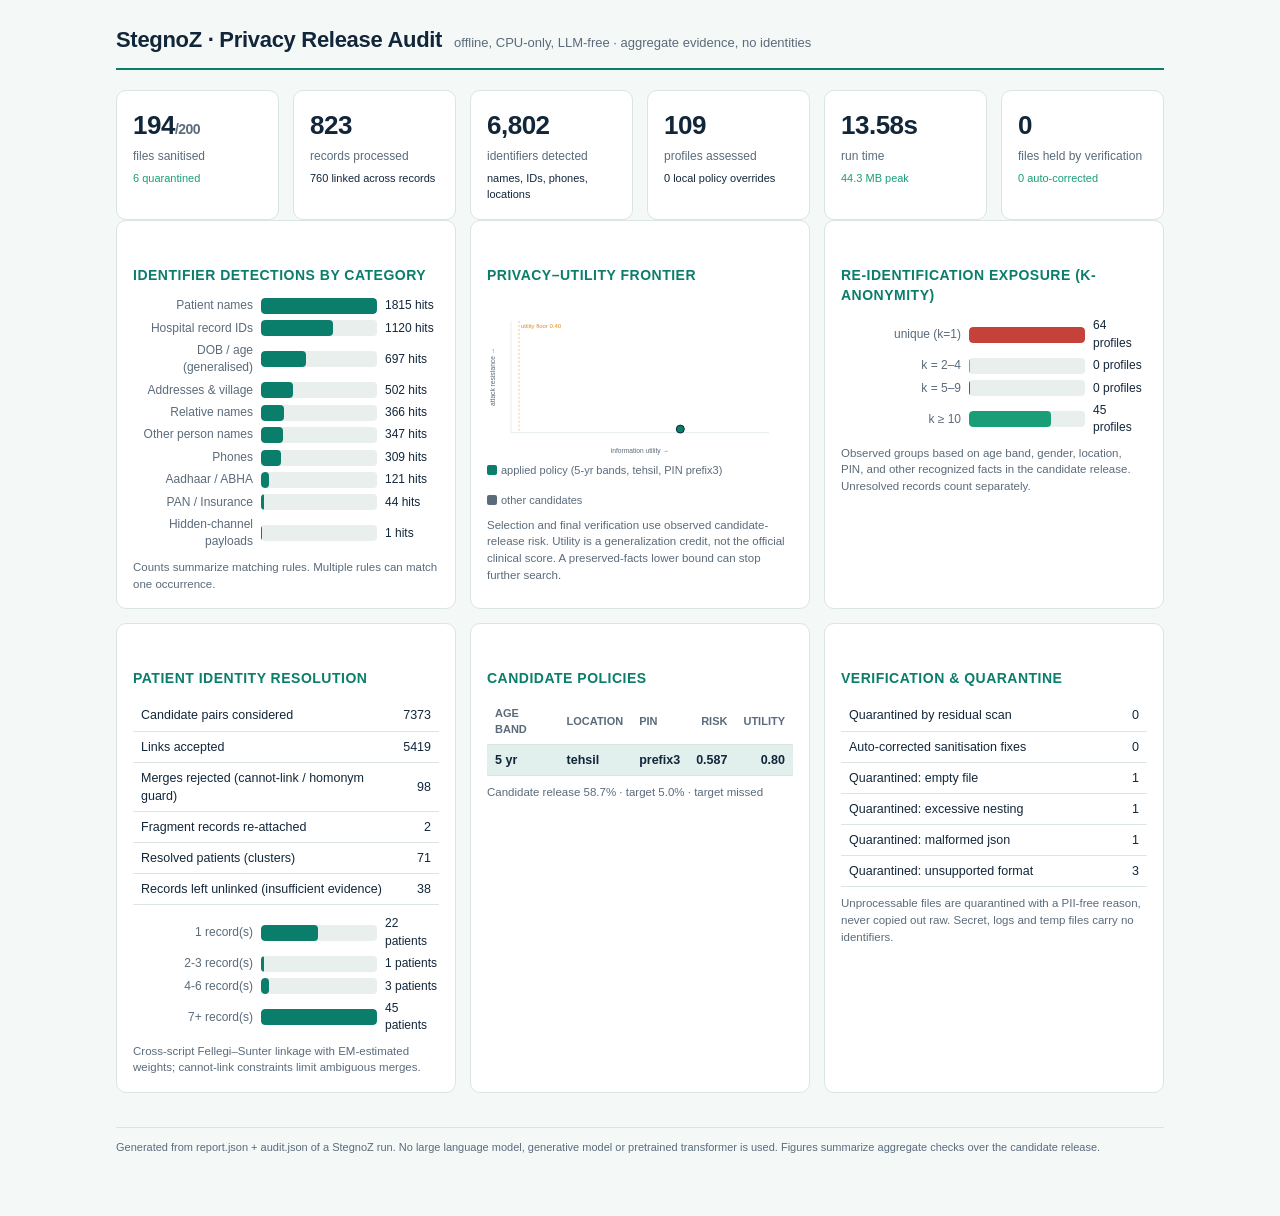
==== commit fb645399: "Improve privacy policy selection, encrypted staging, and verification" ====
--- a/dashboard/audit_sample.html
+++ b/dashboard/audit_sample.html
@@ -35,4 +35,4 @@
 svg{display:block;width:100%;height:auto}
 .legend{display:flex;gap:14px;font-size:11px;color:var(--mut);margin-top:6px;flex-wrap:wrap}
 .legend b{display:inline-block;width:10px;height:10px;border-radius:2px;margin-right:4px;vertical-align:-1px}
-</style></head><body><div class="wrap"><header><h1>StegnoZ &middot; Privacy Release Audit</h1><span class="tag">offline, CPU-only, LLM-free &middot; aggregate evidence, no identities</span></header><div class="grid kpis"><div class="card kpi"><div class="n">194<span style="font-size:14px;color:var(--mut)">/200</span></div><div class="l">files sanitised</div><div class="s ok">6 quarantined</div></div><div class="card kpi"><div class="n">823</div><div class="l">records processed</div><div class="s ">748 linked across records</div></div><div class="card kpi"><div class="n">6,816</div><div class="l">identifiers detected</div><div class="s ">names, IDs, phones, locations</div></div><div class="card kpi"><div class="n">131</div><div class="l">profiles assessed</div><div class="s ">14 local policy overrides</div></div><div class="card kpi"><div class="n">2.04s</div><div class="l">run time</div><div class="s ok">51.3 MB peak</div></div><div class="card kpi"><div class="n">0</div><div class="l">files held by verification</div><div class="s ok">0 auto-corrected</div></div></div><div class="grid cards"><div class="card"><h2>Identifier detections by category</h2><div class="bar"><div class="lab">Patient names</div><div class="track"><div class="fill" style="width:100.0%"></div></div><div class="val">1811 hits</div></div><div class="bar"><div class="lab">Hospital record IDs</div><div class="track"><div class="fill" style="width:61.8%"></div></div><div class="val">1120 hits</div></div><div class="bar"><div class="lab">DOB / age (generalised)</div><div class="track"><div class="fill" style="width:38.5%"></div></div><div class="val">697 hits</div></div><div class="bar"><div class="lab">Addresses &amp; village</div><div class="track"><div class="fill" style="width:27.7%"></div></div><div class="val">502 hits</div></div><div class="bar"><div class="lab">Relative names</div><div class="track"><div class="fill" style="width:20.2%"></div></div><div class="val">366 hits</div></div><div class="bar"><div class="lab">Other person names</div><div class="track"><div class="fill" style="width:19.1%"></div></div><div class="val">345 hits</div></div><div class="bar"><div class="lab">Phones</div><div class="track"><div class="fill" style="width:17.1%"></div></div><div class="val">309 hits</div></div><div class="bar"><div class="lab">Aadhaar / ABHA</div><div class="track"><div class="fill" style="width:6.7%"></div></div><div class="val">121 hits</div></div><div class="bar"><div class="lab">PAN / Insurance</div><div class="track"><div class="fill" style="width:2.4%"></div></div><div class="val">44 hits</div></div><div class="bar"><div class="lab">Hidden-channel payloads</div><div class="track"><div class="fill" style="width:0.5%"></div></div><div class="val">1 hits</div></div><div class="note">Counts summarize matching rules. Multiple rules can match one occurrence.</div></div><div class="card"><h2>Privacy–utility frontier</h2><svg viewBox="0 0 460 240" role="img" aria-label="privacy versus utility frontier"><line x1="36" y1="204" x2="424" y2="204" stroke="var(--line)"/><line x1="36" y1="36" x2="36" y2="204" stroke="var(--line)"/><line x1="48.1" y1="36" x2="48.1" y2="204" stroke="var(--warn)" stroke-dasharray="3 3" opacity="0.7"/><text x="51.1" y="46" font-size="9" fill="var(--warn)">utility floor 0.40</text><circle cx="290.6" cy="172.1" r="6" fill="var(--acc)" stroke="var(--ink)" stroke-width="1.5"><title>age 5y · tehsil · PIN prefix3 — utility 0.80, resistance 0.92</title></circle><circle cx="149.2" cy="172.1" r="3.5" fill="var(--mut)" opacity="0.6"><title>age 5y · tehsil · PIN drop — utility 0.57, resistance 0.92</title></circle><circle cx="270.4" cy="172.1" r="3.5" fill="var(--mut)" opacity="0.6"><title>age 5y · district · PIN prefix3 — utility 0.77, resistance 0.92</title></circle><circle cx="128.9" cy="172.1" r="3.5" fill="var(--mut)" opacity="0.6"><title>age 5y · district · PIN drop — utility 0.53, resistance 0.92</title></circle><circle cx="270.4" cy="172.1" r="3.5" fill="var(--mut)" opacity="0.6"><title>age 10y · tehsil · PIN prefix3 — utility 0.77, resistance 0.92</title></circle><circle cx="128.9" cy="172.1" r="3.5" fill="var(--mut)" opacity="0.6"><title>age 10y · tehsil · PIN drop — utility 0.53, resistance 0.92</title></circle><circle cx="250.2" cy="172.1" r="3.5" fill="var(--mut)" opacity="0.6"><title>age 10y · district · PIN prefix3 — utility 0.73, resistance 0.92</title></circle><circle cx="108.8" cy="172.1" r="3.5" fill="var(--mut)" opacity="0.6"><title>age 10y · district · PIN drop — utility 0.50, resistance 0.92</title></circle><circle cx="230.0" cy="172.1" r="3.5" fill="var(--mut)" opacity="0.6"><title>age 20y · tehsil · PIN prefix3 — utility 0.70, resistance 0.92</title></circle><circle cx="88.6" cy="172.1" r="3.5" fill="var(--mut)" opacity="0.6"><title>age 20y · tehsil · PIN drop — utility 0.47, resistance 0.92</title></circle><circle cx="209.8" cy="172.1" r="3.5" fill="var(--mut)" opacity="0.6"><title>age 20y · district · PIN prefix3 — utility 0.67, resistance 0.92</title></circle><circle cx="68.3" cy="172.1" r="3.5" fill="var(--mut)" opacity="0.6"><title>age 20y · district · PIN drop — utility 0.43, resistance 0.92</title></circle><text x="230" y="234" font-size="10" fill="var(--mut)" text-anchor="middle">information utility →</text><text x="12" y="120" font-size="10" fill="var(--mut)" text-anchor="middle" transform="rotate(-90 12 120)">attack resistance →</text></svg><div class="legend"><span><b style="background:var(--acc)"></b>applied policy (5-yr bands, tehsil, PIN prefix3)</span><span><b style="background:var(--mut)"></b>other candidates</span></div><div class="note">The policy search compares candidates by modeled risk and utility. The final observed risk check uses the candidate release.</div></div><div class="card"><h2>Re-identification exposure (k-anonymity)</h2><div class="bar"><div class="lab">unique (k=1)</div><div class="track"><div class="fill" style="width:100.0%;background:var(--bad)"></div></div><div class="val">84 profiles</div></div><div class="bar"><div class="lab">k = 2–4</div><div class="track"><div class="fill" style="width:2.4%;background:var(--warn)"></div></div><div class="val">2 profiles</div></div><div class="bar"><div class="lab">k = 5–9</div><div class="track"><div class="fill" style="width:0.5%;background:var(--acc)"></div></div><div class="val">0 profiles</div></div><div class="bar"><div class="lab">k ≥ 10</div><div class="track"><div class="fill" style="width:53.6%;background:var(--good)"></div></div><div class="val">45 profiles</div></div><div class="note">Observed groups based on age band, gender, location, PIN, and other recognized facts in the candidate release. Unresolved records count separately.</div></div><div class="card"><h2>Patient identity resolution</h2><table><tr><td>Candidate pairs considered</td><td class="n">7373</td></tr><tr><td>Links accepted</td><td class="n">5419</td></tr><tr><td>Merges rejected (cannot-link / homonym guard)</td><td class="n">291</td></tr><tr><td>Fragment records re-attached</td><td class="n">2</td></tr><tr><td>Resolved patients (clusters)</td><td class="n">93</td></tr><tr><td>Records left unlinked (insufficient evidence)</td><td class="n">38</td></tr></table><div style="margin-top:10px"><div class="bar"><div class="lab">1 record(s)</div><div class="track"><div class="fill" style="width:77.3%"></div></div><div class="val">34 patients</div></div><div class="bar"><div class="lab">2-3 record(s)</div><div class="track"><div class="fill" style="width:22.7%"></div></div><div class="val">10 patients</div></div><div class="bar"><div class="lab">4-6 record(s)</div><div class="track"><div class="fill" style="width:11.4%"></div></div><div class="val">5 patients</div></div><div class="bar"><div class="lab">7+ record(s)</div><div class="track"><div class="fill" style="width:100.0%"></div></div><div class="val">44 patients</div></div></div><div class="note">Cross-script Fellegi–Sunter linkage with EM-estimated weights; cannot-link constraints limit ambiguous merges.</div></div><div class="card"><h2>Candidate policies</h2><table><tr><th>Age band</th><th>Location</th><th>PIN</th><th class="n">Risk</th><th class="n">Utility</th></tr><tr class="pick"><td>5 yr</td><td>tehsil</td><td>prefix3</td><td class="n">0.075</td><td class="n">0.80</td></tr><tr class=""><td>5 yr</td><td>tehsil</td><td>drop</td><td class="n">0.075</td><td class="n">0.57</td></tr><tr class=""><td>5 yr</td><td>district</td><td>prefix3</td><td class="n">0.075</td><td class="n">0.77</td></tr><tr class=""><td>5 yr</td><td>district</td><td>drop</td><td class="n">0.075</td><td class="n">0.53</td></tr><tr class=""><td>10 yr</td><td>tehsil</td><td>prefix3</td><td class="n">0.075</td><td class="n">0.77</td></tr><tr class=""><td>10 yr</td><td>tehsil</td><td>drop</td><td class="n">0.075</td><td class="n">0.53</td></tr><tr class=""><td>10 yr</td><td>district</td><td>prefix3</td><td class="n">0.075</td><td class="n">0.73</td></tr><tr class=""><td>10 yr</td><td>district</td><td>drop</td><td class="n">0.075</td><td class="n">0.50</td></tr><tr class=""><td>20 yr</td><td>tehsil</td><td>prefix3</td><td class="n">0.075</td><td class="n">0.70</td></tr><tr class=""><td>20 yr</td><td>tehsil</td><td>drop</td><td class="n">0.075</td><td class="n">0.47</td></tr><tr class=""><td>20 yr</td><td>district</td><td>prefix3</td><td class="n">0.075</td><td class="n">0.67</td></tr><tr class=""><td>20 yr</td><td>district</td><td>drop</td><td class="n">0.075</td><td class="n">0.43</td></tr></table><div class="note">Candidate release 65.6% · target 5.0% · target missed</div></div><div class="card"><h2>Verification &amp; quarantine</h2><table><tr><td>Quarantined by residual scan</td><td class="n">0</td></tr><tr><td>Auto-corrected sanitisation fixes</td><td class="n">0</td></tr><tr><td>Quarantined: empty file</td><td class="n">1</td></tr><tr><td>Quarantined: excessive nesting</td><td class="n">1</td></tr><tr><td>Quarantined: malformed json</td><td class="n">1</td></tr><tr><td>Quarantined: unsupported format</td><td class="n">3</td></tr></table><div class="note">Unprocessable files are quarantined with a PII-free reason, never copied out raw. Secret, logs and temp files carry no identifiers.</div></div></div><div class="foot">Generated from report.json + audit.json of a StegnoZ run. No large language model, generative model or pretrained transformer is used. Figures summarize aggregate checks over the candidate release.</div></div></body></html>+</style></head><body><div class="wrap"><header><h1>StegnoZ &middot; Privacy Release Audit</h1><span class="tag">offline, CPU-only, LLM-free &middot; aggregate evidence, no identities</span></header><div class="grid kpis"><div class="card kpi"><div class="n">194<span style="font-size:14px;color:var(--mut)">/200</span></div><div class="l">files sanitised</div><div class="s ok">6 quarantined</div></div><div class="card kpi"><div class="n">823</div><div class="l">records processed</div><div class="s ">760 linked across records</div></div><div class="card kpi"><div class="n">6,802</div><div class="l">identifiers detected</div><div class="s ">names, IDs, phones, locations</div></div><div class="card kpi"><div class="n">109</div><div class="l">profiles assessed</div><div class="s ">0 local policy overrides</div></div><div class="card kpi"><div class="n">13.58s</div><div class="l">run time</div><div class="s ok">44.3 MB peak</div></div><div class="card kpi"><div class="n">0</div><div class="l">files held by verification</div><div class="s ok">0 auto-corrected</div></div></div><div class="grid cards"><div class="card"><h2>Identifier detections by category</h2><div class="bar"><div class="lab">Patient names</div><div class="track"><div class="fill" style="width:100.0%"></div></div><div class="val">1815 hits</div></div><div class="bar"><div class="lab">Hospital record IDs</div><div class="track"><div class="fill" style="width:61.7%"></div></div><div class="val">1120 hits</div></div><div class="bar"><div class="lab">DOB / age (generalised)</div><div class="track"><div class="fill" style="width:38.4%"></div></div><div class="val">697 hits</div></div><div class="bar"><div class="lab">Addresses &amp; village</div><div class="track"><div class="fill" style="width:27.7%"></div></div><div class="val">502 hits</div></div><div class="bar"><div class="lab">Relative names</div><div class="track"><div class="fill" style="width:20.2%"></div></div><div class="val">366 hits</div></div><div class="bar"><div class="lab">Other person names</div><div class="track"><div class="fill" style="width:19.1%"></div></div><div class="val">347 hits</div></div><div class="bar"><div class="lab">Phones</div><div class="track"><div class="fill" style="width:17.0%"></div></div><div class="val">309 hits</div></div><div class="bar"><div class="lab">Aadhaar / ABHA</div><div class="track"><div class="fill" style="width:6.7%"></div></div><div class="val">121 hits</div></div><div class="bar"><div class="lab">PAN / Insurance</div><div class="track"><div class="fill" style="width:2.4%"></div></div><div class="val">44 hits</div></div><div class="bar"><div class="lab">Hidden-channel payloads</div><div class="track"><div class="fill" style="width:0.5%"></div></div><div class="val">1 hits</div></div><div class="note">Counts summarize matching rules. Multiple rules can match one occurrence.</div></div><div class="card"><h2>Privacy–utility frontier</h2><svg viewBox="0 0 460 240" role="img" aria-label="privacy versus utility frontier"><line x1="36" y1="204" x2="424" y2="204" stroke="var(--line)"/><line x1="36" y1="36" x2="36" y2="204" stroke="var(--line)"/><line x1="48.1" y1="36" x2="48.1" y2="204" stroke="var(--warn)" stroke-dasharray="3 3" opacity="0.7"/><text x="51.1" y="46" font-size="9" fill="var(--warn)">utility floor 0.40</text><circle cx="290.6" cy="198.6" r="6" fill="var(--acc)" stroke="var(--ink)" stroke-width="1.5"><title>age 5y · tehsil · PIN prefix3 — utility 0.80, resistance 0.41</title></circle><text x="230" y="234" font-size="10" fill="var(--mut)" text-anchor="middle">information utility →</text><text x="12" y="120" font-size="10" fill="var(--mut)" text-anchor="middle" transform="rotate(-90 12 120)">attack resistance →</text></svg><div class="legend"><span><b style="background:var(--acc)"></b>applied policy (5-yr bands, tehsil, PIN prefix3)</span><span><b style="background:var(--mut)"></b>other candidates</span></div><div class="note">Selection and final verification use observed candidate-release risk. Utility is a generalization credit, not the official clinical score. A preserved-facts lower bound can stop further search.</div></div><div class="card"><h2>Re-identification exposure (k-anonymity)</h2><div class="bar"><div class="lab">unique (k=1)</div><div class="track"><div class="fill" style="width:100.0%;background:var(--bad)"></div></div><div class="val">64 profiles</div></div><div class="bar"><div class="lab">k = 2–4</div><div class="track"><div class="fill" style="width:0.5%;background:var(--warn)"></div></div><div class="val">0 profiles</div></div><div class="bar"><div class="lab">k = 5–9</div><div class="track"><div class="fill" style="width:0.5%;background:var(--acc)"></div></div><div class="val">0 profiles</div></div><div class="bar"><div class="lab">k ≥ 10</div><div class="track"><div class="fill" style="width:70.3%;background:var(--good)"></div></div><div class="val">45 profiles</div></div><div class="note">Observed groups based on age band, gender, location, PIN, and other recognized facts in the candidate release. Unresolved records count separately.</div></div><div class="card"><h2>Patient identity resolution</h2><table><tr><td>Candidate pairs considered</td><td class="n">7373</td></tr><tr><td>Links accepted</td><td class="n">5419</td></tr><tr><td>Merges rejected (cannot-link / homonym guard)</td><td class="n">98</td></tr><tr><td>Fragment records re-attached</td><td class="n">2</td></tr><tr><td>Resolved patients (clusters)</td><td class="n">71</td></tr><tr><td>Records left unlinked (insufficient evidence)</td><td class="n">38</td></tr></table><div style="margin-top:10px"><div class="bar"><div class="lab">1 record(s)</div><div class="track"><div class="fill" style="width:48.9%"></div></div><div class="val">22 patients</div></div><div class="bar"><div class="lab">2-3 record(s)</div><div class="track"><div class="fill" style="width:2.2%"></div></div><div class="val">1 patients</div></div><div class="bar"><div class="lab">4-6 record(s)</div><div class="track"><div class="fill" style="width:6.7%"></div></div><div class="val">3 patients</div></div><div class="bar"><div class="lab">7+ record(s)</div><div class="track"><div class="fill" style="width:100.0%"></div></div><div class="val">45 patients</div></div></div><div class="note">Cross-script Fellegi–Sunter linkage with EM-estimated weights; cannot-link constraints limit ambiguous merges.</div></div><div class="card"><h2>Candidate policies</h2><table><tr><th>Age band</th><th>Location</th><th>PIN</th><th class="n">Risk</th><th class="n">Utility</th></tr><tr class="pick"><td>5 yr</td><td>tehsil</td><td>prefix3</td><td class="n">0.587</td><td class="n">0.80</td></tr></table><div class="note">Candidate release 58.7% · target 5.0% · target missed</div></div><div class="card"><h2>Verification &amp; quarantine</h2><table><tr><td>Quarantined by residual scan</td><td class="n">0</td></tr><tr><td>Auto-corrected sanitisation fixes</td><td class="n">0</td></tr><tr><td>Quarantined: empty file</td><td class="n">1</td></tr><tr><td>Quarantined: excessive nesting</td><td class="n">1</td></tr><tr><td>Quarantined: malformed json</td><td class="n">1</td></tr><tr><td>Quarantined: unsupported format</td><td class="n">3</td></tr></table><div class="note">Unprocessable files are quarantined with a PII-free reason, never copied out raw. Secret, logs and temp files carry no identifiers.</div></div></div><div class="foot">Generated from report.json + audit.json of a StegnoZ run. No large language model, generative model or pretrained transformer is used. Figures summarize aggregate checks over the candidate release.</div></div></body></html>
